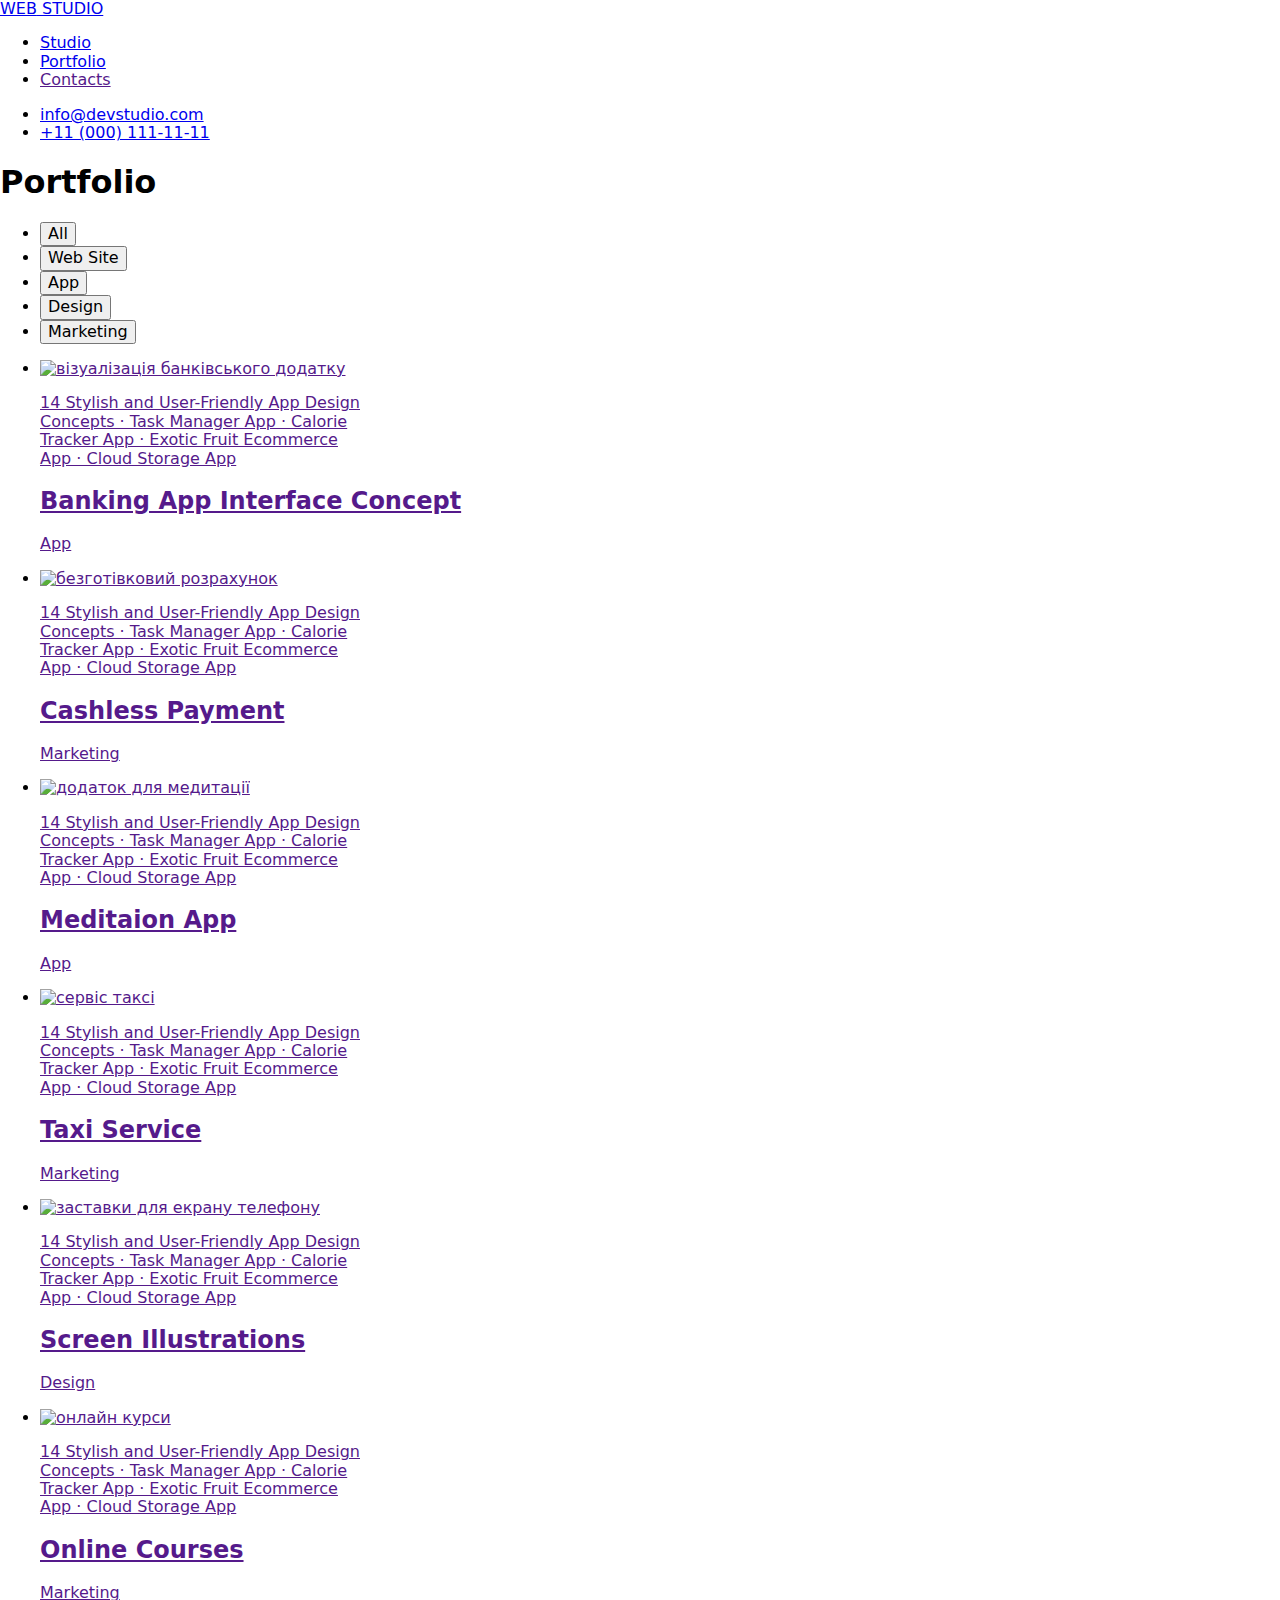
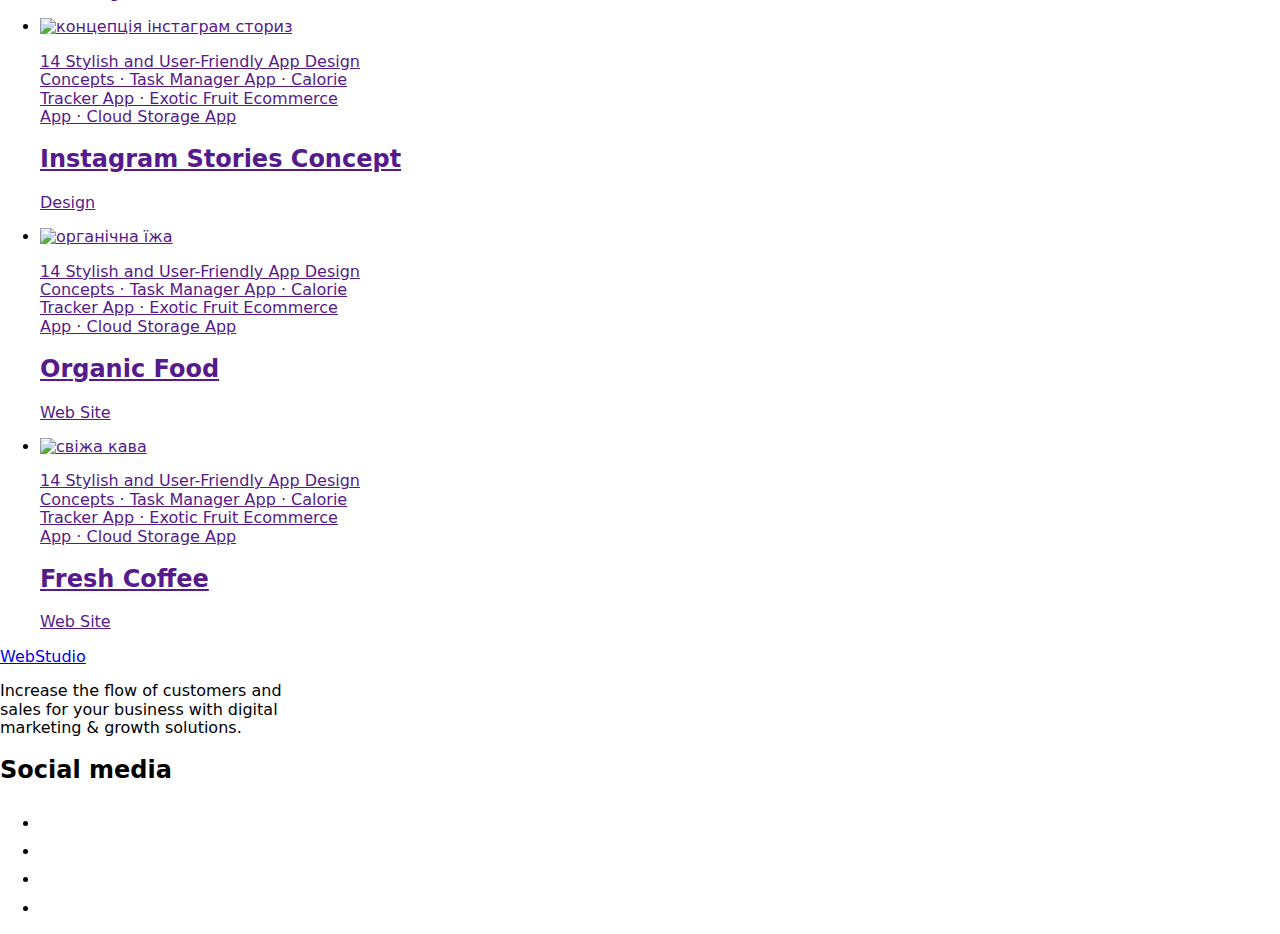
==== portfolio.html @ 7f987f6d "Add files via upload" ====
<!DOCTYPE html>
<html lang="uk">
  <head>
    <meta charset="UTF-8" />
    <meta http-equiv="X-UA-Compatible" content="IE=edge" />
    <meta name="viewport" content="width=device-width, initial-scale=1.0" />
    <title>Document</title>
    <link
      href="https://fonts.googleapis.com/css2?family=Raleway:wght@800&family=Roboto:wght@400;500;700;900&display=swap"
      rel="stylesheet"
    />
    <link
      rel="stylesheet"
      href="https://cdnjs.cloudflare.com/ajax/libs/modern-normalize/1.1.0/modern-normalize.min.css"
    />
    <link rel="stylesheet" href="./css/styles.css" />
  </head>
  <body>
    <header class="border-buttom">
      <div class="container header-box">
        <a href="./" class="logo link"
          ><span class="logo-web">WEB</span>
          <span class="logo-studio">STUDIO</span></a
        >
        <nav>
          <ul class="site-nav list">
            <li><a href="./index.html" class="nav-link link">Studio</a></li>
            <li>
              <a href="./portfolio.html" class="nav-link-current link"
                >Portfolio</a
              >
            </li>
            <li><a href="" class="nav-link link">Contacts</a></li>
          </ul>
        </nav>
        <ul class="contact">
          <li>
            <a class="linknav" href="mailto:info@devstudio.com" lang="en"
              >info@devstudio.com</a
            >
          </li>
          <li>
            <a class="linknav" href="tel:+110001111111">+11 (000) 111-11-11</a>
          </li>
        </ul>
      </div>
    </header>
    <main>
      <section class="main-section">
        <div class="container">
          <h1 class="visually-hidden">Portfolio</h1>
          <ul class="button list">
            <li>
              <button class="portfolio-button-all" type="button">All</button>
            </li>
            <li>
              <button class="portfolio-button-all" type="button">
                Web Site
              </button>
            </li>
            <li>
              <button class="portfolio-button-all" type="button">App</button>
            </li>
            <li>
              <button class="portfolio-button-all" type="button">Design</button>
            </li>
            <li>
              <button class="portfolio-button-all" type="button">
                Marketing
              </button>
            </li>
          </ul>
        </div>
        <div class="container">
          <ul class="portfolio list">
            <li class="portfolio-one">
              <a href="" class="overlay-list link">
                <div class="box">
                  <img
                    src="./images/banking_app_interface_concept.jpg"
                    alt="візуалізація банківського додатку"
                    width="360"
                    height="300"
                  />
                  <div class="overlay">
                    <p>
                      14 Stylish and User-Friendly App Design <br />
                      Concepts · Task Manager App · Calorie <br />Tracker App ·
                      Exotic Fruit Ecommerce<br />
                      App · Cloud Storage App
                    </p>
                  </div>
                </div>
                <div class="portfolio-box">
                  <h2 class="portfolio-title">Banking App Interface Concept</h2>
                  <p class="portfolio product">App</p>
                </div>
              </a>
            </li>
            <li class="portfolio-one">
              <a href="" class="overlay-list link">
                <div class="box">
                  <img
                    src="./images/cashless_payment.jpg"
                    alt="безготівковий розрахунок"
                    width="360"
                    height="300"
                  />
                  <div class="overlay">
                    <p>
                      14 Stylish and User-Friendly App Design <br />
                      Concepts · Task Manager App · Calorie <br />Tracker App ·
                      Exotic Fruit Ecommerce<br />
                      App · Cloud Storage App
                    </p>
                  </div>
                </div>
                <div class="portfolio-box">
                  <h2 class="portfolio-title">Cashless Payment</h2>
                  <p class="portfolio product">Marketing</p>
                </div>
              </a>
            </li>
            <li class="portfolio-one">
              <a href="" class="overlay-list link">
                <div class="box">
                  <img
                    src="./images/meditaion_app.jpg"
                    alt="додаток для медитації"
                    width="360"
                    height="300"
                  />
                  <div class="overlay">
                    <p>
                      14 Stylish and User-Friendly App Design <br />
                      Concepts · Task Manager App · Calorie <br />Tracker App ·
                      Exotic Fruit Ecommerce<br />
                      App · Cloud Storage App
                    </p>
                  </div>
                </div>
                <div class="portfolio-box">
                  <h2 class="portfolio-title">Meditaion App</h2>

                  <p class="portfolio product">App</p>
                </div>
              </a>
            </li>
            <li class="portfolio-one">
              <a href="" class="overlay-list link">
                <div class="box">
                  <img
                    src="./images/taxi_service.jpg"
                    alt="сервіс таксі"
                    width="360"
                    height="300"
                  />
                  <div class="overlay">
                    <p>
                      14 Stylish and User-Friendly App Design <br />
                      Concepts · Task Manager App · Calorie <br />Tracker App ·
                      Exotic Fruit Ecommerce<br />
                      App · Cloud Storage App
                    </p>
                  </div>
                </div>
                <div class="portfolio-box">
                  <h2 class="portfolio-title">Taxi Service</h2>

                  <p class="portfolio product">Marketing</p>
                </div>
              </a>
            </li>
            <li class="portfolio-one">
              <a href="" class="overlay-list link">
                <div class="box">
                  <img
                    src="./images/screen_illustrations.jpg"
                    alt="заставки для екрану телефону"
                    width="360"
                    height="300"
                  />
                  <div class="overlay">
                    <p>
                      14 Stylish and User-Friendly App Design <br />
                      Concepts · Task Manager App · Calorie <br />Tracker App ·
                      Exotic Fruit Ecommerce<br />
                      App · Cloud Storage App
                    </p>
                  </div>
                </div>
                <div class="portfolio-box">
                  <h2 class="portfolio-title">Screen Illustrations</h2>

                  <p class="portfolio product">Design</p>
                </div>
              </a>
            </li>
            <li class="portfolio-one">
              <a href="" class="overlay-list link">
                <div class="box">
                  <img
                    src="./images/online_courses.jpg"
                    alt="онлайн курси "
                    width="360"
                    height="300"
                  />
                  <div class="overlay">
                    <p>
                      14 Stylish and User-Friendly App Design <br />
                      Concepts · Task Manager App · Calorie <br />Tracker App ·
                      Exotic Fruit Ecommerce<br />
                      App · Cloud Storage App
                    </p>
                  </div>
                </div>
                <div class="portfolio-box">
                  <h2 class="portfolio-title">Online Courses</h2>
                  <p class="portfolio product">Marketing</p>
                </div>
              </a>
            </li>
            <li class="portfolio-one">
              <a href="" class="overlay-list link">
                <div class="box">
                  <img
                    src="./images/instagram_stories_concept.jpg"
                    alt="концепція інстаграм сториз"
                    width="360"
                    height="300"
                  />
                  <div class="overlay">
                    <p>
                      14 Stylish and User-Friendly App Design <br />
                      Concepts · Task Manager App · Calorie <br />Tracker App ·
                      Exotic Fruit Ecommerce<br />
                      App · Cloud Storage App
                    </p>
                  </div>
                </div>
                <div class="portfolio-box">
                  <h2 class="portfolio-title">Instagram Stories Concept</h2>
                  <p class="portfolio product">Design</p>
                </div>
              </a>
            </li>
            <li class="portfolio-one">
              <a href="" class="overlay-list link">
                <div class="box">
                  <img
                    src="./images/organic_food.jpg"
                    alt="органічна їжа"
                    width="360"
                    height="300"
                  />
                  <div class="overlay">
                    <p>
                      14 Stylish and User-Friendly App Design <br />
                      Concepts · Task Manager App · Calorie <br />Tracker App ·
                      Exotic Fruit Ecommerce<br />
                      App · Cloud Storage App
                    </p>
                  </div>
                </div>
                <div class="portfolio-box">
                  <h2 class="portfolio-title">Organic Food</h2>
                  <p class="portfolio product">Web Site</p>
                </div>
              </a>
            </li>
            <li class="portfolio-one">
              <a href="" class="overlay-list link">
                <div class="box">
                  <img
                    src="./images/fresh_coffee.jpg"
                    alt="свіжа кава"
                    width="360"
                    height="300"
                  />
                  <div class="overlay">
                    <p>
                      14 Stylish and User-Friendly App Design <br />
                      Concepts · Task Manager App · Calorie <br />Tracker App ·
                      Exotic Fruit Ecommerce<br />
                      App · Cloud Storage App
                    </p>
                  </div>
                </div>
                <div class="portfolio-box">
                  <h2 class="portfolio-title">Fresh Coffee</h2>
                  <p class="portfolio product">Web Site</p>
                </div>
              </a>
            </li>
          </ul>
        </div>
      </section>
    </main>
    <footer class="footer">
      <div class="container footer-box">
        <div>
          <a class="logo-footer" href="./index.html"
            >Web<span class="logo-footer-second">Studio</span></a
          >
          <p class="footer_text">
            Increase the flow of customers and
            <br />
            sales for your business with digital
            <br />
            marketing & growth solutions.
          </p>
        </div>
        <div>
          <h2 class="footer-title">Social media</h2>
          <ul class="footer-social-media-list">
            <li>
              <a href class="footer-social-media-link">
                <svg class="footer-social-media-icon" width="24" height="24">
                  <use href="./images/sprite.svg#icon-instagram"></use>
                </svg>
              </a>
            </li>
            <li>
              <a href class="footer-social-media-link">
                <svg class="footer-social-media-icon" width="24" height="24">
                  <use href="./images/sprite.svg#icon-twiter"></use>
                </svg>
              </a>
            </li>
            <li>
              <a href class="footer-social-media-link">
                <svg class="footer-social-media-icon" width="24" height="24">
                  <use href="./images/sprite.svg#icon-facebook"></use>
                </svg>
              </a>
            </li>
            <li>
              <a href class="footer-social-media-link">
                <svg class="footer-social-media-icon" width="24" height="24">
                  <use href="./images/sprite.svg#icon-in"></use>
                </svg>
              </a>
            </li>
          </ul>
        </div>
      </div>
    </footer>
  </body>
</html>
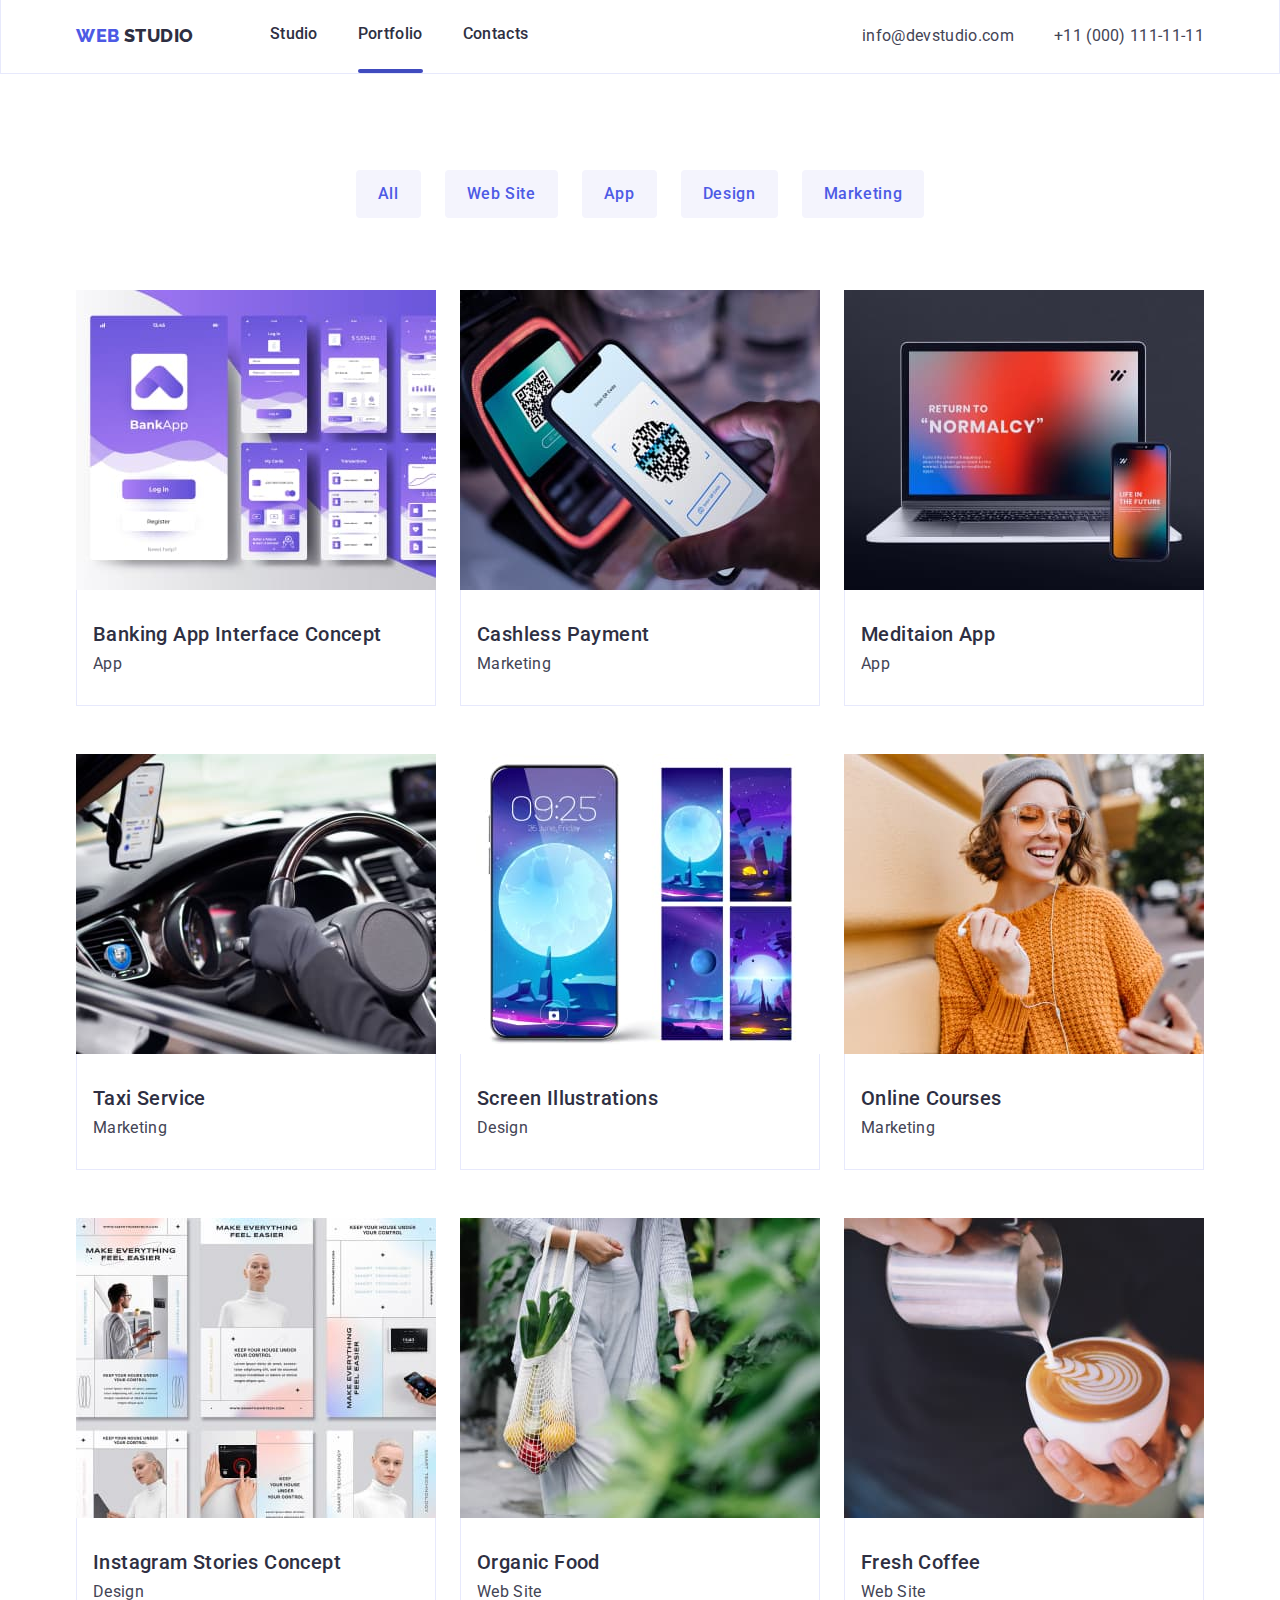
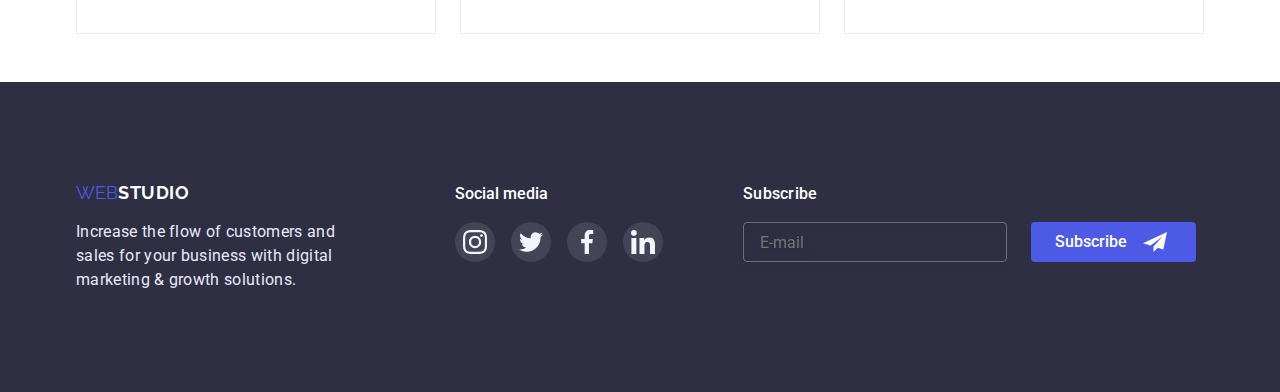
==== commit a975cad4: "Add files via upload" ====
--- a/portfolio.html
+++ b/portfolio.html
@@ -343,6 +343,21 @@
             </li>
           </ul>
         </div>
+        <form class="footer-form">
+          <p class="footer-form-text">Subscribe</p>
+          <label>
+            <span class="footer-box-feedback">
+              <input
+                type="mail"
+                required
+                name="user_email"
+                placeholder="E-mail"
+                class="footer-input"
+              />
+              <button type="submit" class="footer-button">Subscribe</button>
+            </span>
+          </label>
+        </form>
       </div>
     </footer>
   </body>
--- a/css/styles.css
+++ b/css/styles.css
@@ -0,0 +1,1022 @@
+:root {
+  --color-primary: #212121;
+  --color-secondary: #434455;
+  --color-accent: #404bbf;
+  --color-subtitle-background: #e7e9fc;
+  --color-button: #f4f4fd;
+  --color-dark: #2e2f42;
+  --color-inverted: #fefefe;
+  --color-white: #ffffff;
+  --color-background: #2e2f42;
+  --color-filtres: #f5f4fd;
+  --button: #4d5ae5;
+  --border: #000;
+  --shadow: rgba(0, 0, 0, 0.25);
+  --color-footer-link-hover: #31d0aa;
+  --color-customers-icon: #8e8f99;
+}
+
+html {
+  box-sizing: border-box;
+}
+
+*,
+*::before,
+*::after {
+  box-sizing: inherit;
+}
+
+body {
+  color: var(--color-dark);
+  background-color: var(--color-white);
+  font-family: "Roboto", sans-serif;
+}
+
+ul,
+ol {
+  list-style-type: none;
+  list-style: none;
+  padding-left: 0;
+  margin: 0;
+}
+
+h1 h2 h3 h4 h5 h6 p {
+  margin: 0;
+  padding: 0;
+}
+
+p {
+  padding: 0;
+  margin: 0;
+}
+
+.container {
+  width: 1158px;
+  margin-left: auto;
+  margin-right: auto;
+  padding: 0 15px;
+}
+
+.visually-hidden {
+  position: absolute;
+  white-space: nowrap;
+  width: 1px;
+  height: 1px;
+  overflow: hidden;
+  border: 0;
+  padding: 0;
+  clip: rect(0 0 0 0);
+  clip-path: inset(50%);
+  margin: -1px;
+}
+
+img {
+  display: block;
+  height: auto;
+}
+
+/* header */
+.header {
+  background-color: var(--basic-bcg-color);
+}
+
+.header-box {
+  display: flex;
+}
+
+.border-buttom {
+  border: 1px solid var(--color-subtitle-background);
+  border-top: none;
+}
+
+.site-nav {
+  display: flex;
+  gap: 40px;
+  margin-left: 76px;
+}
+.nav-link,
+.nav-link-current {
+  display: block;
+  color: var(--color-dark);
+  font-weight: 500;
+  line-height: 1.3;
+  letter-spacing: 0.02em;
+  padding-top: 24px;
+  padding-bottom: 24px;
+}
+
+.nav-link-current::after {
+  content: "";
+  display: block;
+  position: relative;
+  top: 24px;
+  background: #404bbf;
+  border-radius: 2px;
+  padding-top: 2px;
+  padding-bottom: 2px;
+  transition: color 250ms cubic-bezier(0.4, 0, 0.2, 1);
+}
+
+.nav-link:hover,
+.nav-link:focus {
+  color: var(--color-accent);
+}
+
+.site-contacts {
+  display: flex;
+  gap: 40px;
+  margin-left: auto;
+}
+.contacts-link {
+  color: var(--color-secondary);
+  font-family: "Roboto";
+  font-style: normal;
+  font-weight: 400;
+  font-size: 16px;
+  line-height: 1.5;
+  letter-spacing: 0.02em;
+}
+.contacts-link:hover,
+.contacts-link:focus {
+  color: var(--color-accent);
+}
+
+/* Logo */
+
+.logo {
+  margin: 0;
+  padding-top: 24px;
+  padding-bottom: 24px;
+}
+
+.logo-web {
+  color: var(--button);
+  font-family: "Raleway";
+  font-style: normal;
+  font-weight: 800;
+  font-size: 18px;
+  line-height: 1.3;
+  letter-spacing: 0.03em;
+  padding-top: 24px;
+  padding-bottom: 24px;
+}
+
+.logo-studio {
+  color: #2e2f42;
+  font-family: "Raleway";
+  font-style: normal;
+  font-weight: 800;
+  font-size: 18px;
+  line-height: 1.3;
+  letter-spacing: 0.03em;
+}
+
+.logo-footer-second {
+  color: var(--color-white);
+  font-family: "Raleway";
+  font-weight: 700;
+  font-size: 26px;
+  line-height: 1.2;
+  letter-spacing: 0.03em;
+  background-color: var(--color-background);
+  text-decoration: none;
+}
+
+/* Link */
+
+.link-current {
+  color: var(--color-accent);
+  font-weight: 500;
+  font-size: 16px;
+  line-height: 1.5;
+  letter-spacing: 0.02em;
+  text-decoration: none;
+}
+
+.nav-list {
+  display: flex;
+  gap: 40px;
+  margin-left: 76px;
+  padding-top: 24px;
+  padding-bottom: 24px;
+}
+
+.link {
+  text-decoration: none;
+}
+
+.link-current {
+  color: var(--color-accent);
+  font-size: 16px;
+  line-height: 1.5;
+  letter-spacing: 0.02em;
+  font-weight: 500;
+  text-decoration: none;
+  padding: 0px;
+  gap: 40px;
+  display: flex;
+}
+
+.contact {
+  display: flex;
+  gap: 40px;
+  margin-left: auto;
+  padding-top: 24px;
+  padding-bottom: 24px;
+}
+
+.linknav {
+  color: var(--color-secondary);
+  font-weight: 400;
+  font-size: 16px;
+  line-height: 1.5;
+  letter-spacing: 0.02em;
+  text-decoration: none;
+  padding-top: 24px;
+  padding-bottom: 24px;
+}
+
+.link:hover {
+  color: var(--color-accent);
+}
+
+.linknav:hover {
+  color: var(--color-accent);
+}
+
+.link-current:hover {
+  color: var(--color-accent);
+}
+
+.link:focus {
+  color: var(--color-accent);
+}
+
+.linknav:focus {
+  color: var(--color-accent);
+}
+
+.link-current:focus {
+  color: var(--color-accent);
+}
+
+.link-adress {
+  font-style: normal;
+  font-size: 14px;
+  line-height: 24px;
+  letter-spacing: 0.03em;
+  color: var(--color-white);
+  text-decoration: none;
+}
+
+.link-contacts {
+  font-style: normal;
+  font-weight: 500;
+  font-size: 14px;
+  line-height: 16px;
+  letter-spacing: 0.02em;
+  color: var(--color-secondary);
+  text-decoration: none;
+}
+
+.link-contacts:hover {
+  color: var(--color-accent);
+}
+
+.link-contacts:focus {
+  color: var(--color-accent);
+}
+
+/* Button */
+
+.primary-button {
+  background-color: var(--button);
+  color: var(--color-white);
+  font-weight: 500;
+  font-size: 16px;
+  line-height: 1.5;
+  letter-spacing: 0.04em;
+  font-family: inherit;
+  border: none;
+  display: block;
+  padding: 16px 32px;
+  cursor: pointer;
+  box-shadow: 0px 4px 4px rgba(0, 0, 0, 0.15);
+  border-radius: 4px;
+
+  margin: 0 auto;
+}
+
+.primary-button:hover {
+  background-color: var(--color-accent);
+}
+
+.primary-button:focus {
+  background-color: var(--color-accent);
+}
+
+.pic {
+  list-style: none;
+  padding-bottom: 120px;
+  margin: 0;
+}
+
+.pic-list {
+  display: flex;
+  gap: 24px;
+}
+
+.pic-title {
+  margin-top: 0;
+  margin-bottom: 72px;
+  color: var(--color-dark);
+  font-weight: 700;
+  font-size: 36px;
+  line-height: 1.11;
+  text-align: center;
+  text-transform: capitalize;
+  letter-spacing: 0.02em;
+}
+
+.backdrop {
+  position: fixed;
+  top: 0;
+  z-index: 100;
+  left: 0;
+  width: 100%;
+  height: 100%;
+  background-color: rgba(46, 47, 66, 0.4);
+  transition: opacity 250ms cubic-bezier(0.4, 0, 0.2, 1),
+    visibility 250ms cubic-bezier(0.4, 0, 0.2, 1);
+}
+
+.backdrop.is-hidden {
+  opacity: 0;
+  visibility: hidden;
+  pointer-events: none;
+}
+
+.modal {
+  padding-left: 24px;
+  padding-right: 24px;
+  margin: 0;
+  position: absolute;
+  top: 50%;
+  left: 50%;
+  transform: translate(-50%, -50%);
+  width: 408px;
+  height: 584px;
+  background-color: rgb(252, 252, 252);
+  box-shadow: 0px 1px 1px rgb(0 0 0 / 14%), 0px 1px 3px rgb(0 0 0 / 12%),
+    0px 2px 1px rgb(0 0 0 / 20%);
+  border-radius: 4px;
+}
+
+.backdrop.is-hidden.modal {
+  transform: scale(0.9);
+}
+
+.modal-close-button {
+  position: absolute;
+  top: 24px;
+  right: 24px;
+  display: flex;
+  justify-content: center;
+  align-items: center;
+  width: 24px;
+  height: 24px;
+  background: #e7e9fc;
+  border: 1px solid rgba(0, 0, 0, 0.1);
+  border-radius: 50%;
+  padding: 0;
+  cursor: pointer;
+  transition: background-color 250ms cubic-bezier(0.4, 0, 0.2, 1);
+}
+
+.modal-close-button:hover,
+.modal-close-button:focus {
+  background: #404bbf;
+}
+
+.data-modal-close {
+  width: 16px;
+  height: 16px;
+  margin-top: 8px;
+  transition: fill 250ms cubic-bezier(0.4, 0, 0.2, 1);
+}
+
+.data-modal-close:hover,
+.data-modal-close:focus {
+  fill: #ffffff;
+}
+
+.modal-form {
+  display: flex;
+  flex-direction: column;
+}
+
+.modal-title {
+  padding-top: 72px;
+  margin-bottom: 16px;
+  text-align: center;
+  font-family: "Roboto";
+  font-style: normal;
+  font-weight: 500;
+  font-size: 16px;
+  line-height: 1.5;
+  letter-spacing: 0.02em;
+  color: #2e2f42;
+}
+
+.modal-label {
+  margin-bottom: 8px;
+}
+
+.text-input {
+  display: block;
+  font-family: "Roboto";
+  font-style: normal;
+  font-weight: 400;
+  font-size: 12px;
+  line-height: 1.3;
+  letter-spacing: 0.04em;
+  color: #8e8f99;
+  margin-top: 0;
+  margin-bottom: 4px;
+}
+
+.modal-input-box {
+  display: block;
+  position: relative;
+}
+
+.contact-input {
+  padding-left: 38px;
+  margin: 0;
+  width: 100%;
+  height: 40px;
+  border: 1px solid rgba(33, 33, 33, 0.2);
+  border-radius: 4px;
+  transition: border-color 250ms cubic-bezier(0.4, 0, 0.2, 1);
+}
+
+.contact-input:focus {
+  outline: none;
+  border-color: #4d5ae5;
+}
+
+.modal-icon {
+  position: absolute;
+  top: 50%;
+  left: 16px;
+  transform: translate(0, -50%);
+  display: block;
+  width: 18px;
+  height: 24px;
+  transition: fill 250ms cubic-bezier(0.4, 0, 0.2, 1);
+}
+
+.contact-input:focus + .modal-icon {
+  fill: #4d5ae5;
+}
+
+.modal-area {
+  width: 100%;
+  height: 120px;
+  padding: 15px;
+  margin-bottom: 16px;
+  resize: none;
+  border: 1px solid rgba(33, 33, 33, 0.2);
+  border-radius: 4px;
+  transition: border-color 250ms cubic-bezier(0.4, 0, 0.2, 1);
+}
+
+.modal-area:focus {
+  outline: none;
+  border-color: #4d5ae5;
+}
+
+.checkbox-text {
+  display: flex;
+  align-items: center;
+  margin-bottom: 24px;
+  font-family: "Roboto";
+  font-style: normal;
+  font-weight: 400;
+  font-size: 12px;
+  line-height: 1.3;
+  color: #757575;
+}
+
+.checkbox-text::before {
+  content: "";
+  display: block;
+  width: 16px;
+  height: 16px;
+  border: 1.25px solid #2e2f42;
+  border-radius: 2px;
+  cursor: pointer;
+  margin-right: 8px;
+}
+
+.modal-checkbox:checked + .checkbox-text::before {
+  background-color: #404bbf;
+  border: 1.25px solid #404bbf;
+  border-radius: 2px;
+  background-image: url(../images/checkmark.svg);
+  background-repeat: no-repeat;
+  background-position: 50% 50%;
+}
+
+.modal-button {
+  align-self: center;
+  width: 169px;
+  height: 56px;
+  padding: 16px 32px;
+  background-color: #4d5ae5;
+  color: #ffffff;
+  box-shadow: 0px 4px 4px rgb(0 0 0 / 15%);
+  border-radius: 4px;
+  border: none;
+  transition: background-color 250ms cubic-bezier(0.4, 0, 0.2, 1);
+}
+
+.modal-button:hover,
+.modal-button:focus {
+  background-color: #404bbf;
+}
+
+.main-section {
+  padding-top: 96px;
+  padding-bottom: 48px;
+}
+
+.button.list {
+  display: flex;
+  gap: 24px;
+  justify-content: center;
+  margin-bottom: 72px;
+}
+
+.portfolio-button-all {
+  background-color: var(--color-button);
+  color: var(--button);
+  font-family: inherit;
+  cursor: pointer;
+  border-radius: 4px;
+  border: 1px;
+  font-weight: 500;
+  font-size: 16px;
+  line-height: 1.5;
+  letter-spacing: 0.04em;
+  padding: 12px 22px;
+  text-transform: capitalize;
+}
+
+.portfolio-button-all:hover {
+  color: var(--color-white);
+  background: var(--color-accent);
+  box-shadow: 0px 3px 1px rgba(0, 0, 0, 0.1), 0px 1px 2px rgba(0, 0, 0, 0.08),
+    0px 2px 2px rgba(0, 0, 0, 0.12);
+}
+.portfolio-button-all:focus {
+  color: var(--color-white);
+  background: var(--color-accent);
+  box-shadow: 0px 3px 1px rgba(0, 0, 0, 0.1), 0px 1px 2px rgba(0, 0, 0, 0.08),
+    0px 2px 2px rgba(0, 0, 0, 0.12);
+}
+
+/* Hero section */
+
+.feature {
+  padding: 120px 0;
+}
+
+.hero {
+  text-align: center;
+  background-color: var(--color-background);
+  padding: 188px 0;
+  background-image: linear-gradient(
+      rgba(46, 47, 66, 0.7),
+      rgba(46, 47, 66, 0.7)
+    ),
+    url("..//images/people_office_1.jpg");
+  background-repeat: no-repeat;
+  background-size: cover;
+  background-position: right;
+}
+
+.hero-title {
+  margin-top: 0;
+  margin-bottom: 48px;
+  color: var(--color-white);
+  font-size: 56px;
+  line-height: 1.07;
+  letter-spacing: 0.02em;
+}
+
+/* Advantages section */
+
+.list-item-icon {
+  width: 59.72px;
+  height: 64px;
+}
+
+.advantage-card {
+  display: flex;
+  gap: 24px;
+  vertical-align: middle;
+}
+
+.advantage-thumb {
+  display: flex;
+  gap: 24px;
+  vertical-align: middle;
+  width: 264px;
+  height: 112px;
+  background: #f4f4fd;
+  justify-content: center;
+  align-items: center;
+}
+
+.advantage-card-title {
+  margin-bottom: 8px;
+  margin-top: 8px;
+  color: var(--color-dark);
+  font-weight: 500;
+  font-size: 20px;
+  line-height: 1.2;
+  letter-spacing: 0.02em;
+}
+
+.advantage-card-text {
+  margin: 0;
+  display: flex;
+  font-size: 16px;
+  line-height: 1.5;
+  letter-spacing: 0.02em;
+  color: var(--color-secondary);
+}
+
+.team {
+  background-color: var(--color-filtres);
+  padding: 120px;
+}
+
+.team-card {
+  background-color: var(--color-white);
+  box-shadow: 0px 1px 6px rgba(46, 47, 66, 0.08),
+    0px 1px 1px rgba(46, 47, 66, 0.16), 0px 2px 1px rgba(46, 47, 66, 0.08);
+  border-radius: 0px 0px 4px 4px;
+}
+
+.person {
+  padding: 32px 16px;
+  text-align: center;
+}
+
+.person-social-media-list {
+  display: flex;
+  gap: 24px;
+}
+
+.person-social-media-link {
+  display: flex;
+  align-items: center;
+  justify-content: center;
+  cursor: pointer;
+  border-radius: 50%;
+  width: 40px;
+  height: 40px;
+  background-color: #4d5ae5;
+  color: var(--color-button);
+}
+
+.person-social-media-link:focus {
+  background-color: var(--color-accent);
+}
+
+.person-social-media-link:hover {
+  background-color: var(--color-accent);
+}
+
+.team-title {
+  color: var(--color-dark);
+  font-weight: 700;
+  font-size: 36px;
+  line-height: 1.11;
+  text-align: center;
+  text-transform: none;
+  letter-spacing: 0.02em;
+  margin-bottom: 72px;
+}
+
+.team-list {
+  list-style: none;
+  display: flex;
+  gap: 24px;
+  margin-bottom: 0;
+  margin: 0 auto;
+}
+
+.team-worker {
+  background-color: var(--color-white);
+  color: var(--color-dark);
+  font-weight: 500;
+  font-size: 20px;
+  line-height: 1.2;
+  letter-spacing: 0.02em;
+  text-align: center;
+  margin-bottom: 8px;
+  margin-top: 0;
+}
+
+.team-job {
+  margin-bottom: 8px;
+  background-color: var(--color-white);
+  color: var(--color-secondary);
+  font-size: 16px;
+  line-height: 1.2;
+  text-align: center;
+}
+
+.сustomers-title {
+  text-align: center;
+  margin-bottom: 72px;
+  margin-top: 0;
+  font-size: 36px;
+  line-height: 1.1;
+  letter-spacing: 0.02em;
+  color: var(--color-dark);
+}
+
+.сustomers {
+  padding: 120px 0;
+}
+
+.сustomers-list {
+  display: flex;
+  gap: 24px;
+}
+
+.сustomers-icon {
+  margin-top: 16px;
+  width: 168px;
+  fill: currentColor;
+}
+
+.сustomers-link {
+  display: block;
+  text-align: center;
+  width: 168px;
+  height: 88px;
+  color: var(--color-customers-icon);
+  border: 1px solid var(--color-customers-icon);
+  border-radius: 4px;
+}
+
+.сustomers-link:hover,
+.сustomers-link:focus {
+  color: var(--color-accent);
+  border: 1px solid var(--color-accent);
+}
+
+.portfolio.list {
+  display: flex;
+  gap: 48px 24px;
+  flex-wrap: wrap;
+}
+
+.portfolio-one:hover {
+  box-shadow: 0px 1px 6px rgb(46 47 66 / 8%), 0px 1px 1px rgb(46 47 66 / 16%),
+    0px 2px 1px rgb(46 47 66 / 8%);
+}
+
+.portfolio-box {
+  padding: 32px 16px;
+  border: 1px solid var(--color-subtitle-background);
+  border-top: none;
+}
+
+.list.link {
+  text-decoration: none;
+}
+
+.list link {
+  text-decoration: none;
+}
+
+.portfolio-title {
+  margin-top: 0;
+  margin-bottom: 8px;
+  color: var(--color-dark);
+  font-family: "Roboto";
+  font-style: normal;
+  font-weight: 500;
+  font-size: 20px;
+  line-height: 1.2;
+  letter-spacing: 0.02em;
+  text-transform: capitalize;
+}
+
+.portfolio.product {
+  color: var(--color-secondary);
+  font-family: "Roboto";
+  font-style: normal;
+  font-weight: 400;
+  font-size: 16px;
+  line-height: 1.2;
+  letter-spacing: 0.02em;
+  text-transform: capitalize;
+}
+
+.box {
+  position: relative;
+  overflow: hidden;
+}
+
+.box:hover .overlay,
+.box:focus .overlay {
+  transform: translatex(0);
+}
+
+.overlay,
+.overlay > p {
+  position: absolute;
+  left: 0;
+  top: 0;
+  transform: translate(0, 100%);
+  transition: transform 250ms cubic-bezier(0.4, 0, 0.2, 1);
+  width: 100%;
+  height: 100%;
+  text-align: center;
+  font-family: "Roboto";
+  font-style: normal;
+  font-weight: 400;
+  font-size: 16px;
+  line-height: 1.5;
+  letter-spacing: 0.02em;
+  color: #f4f4fd;
+  background-color: rgb(77, 90, 229);
+  padding-top: 40px;
+  padding-bottom: 164px;
+  padding-left: 32px;
+  padding-right: 32px;
+}
+
+.overlay-list:hover .overlay > p,
+.overlay-list:focus .overlay > p,
+.overlay-list:hover .overlay,
+.overlay-list:focus .overlay {
+  transform: translate(0, 0);
+  border: 0.5px solid #f4f4fd;
+  box-shadow: 0px 1px 6px rgba(46, 47, 66, 0.08),
+    0px 1px 1px rgba(46, 47, 66, 0.16), 0px 2px 1px rgba(46, 47, 66, 0.08);
+}
+
+/* Footer */
+
+.footer {
+  background: var(--color-background);
+  padding: 100px 0;
+}
+
+.footer-box {
+  display: flex;
+  flex-direction: row;
+}
+
+.logo {
+  margin: 0;
+  padding-top: 24px;
+  padding-bottom: 24px;
+}
+
+.logo-footer {
+  color: var(--button);
+  text-decoration: none;
+  font-family: Raleway, sans-serif;
+  font-size: 18px;
+  line-height: 1.17;
+  margin-top: 100px;
+  text-transform: uppercase;
+}
+
+.logo-footer-second {
+  color: var(--color-white);
+  font-family: Raleway, sans-serif;
+  font-size: 18px;
+  line-height: 1.17;
+  margin-top: 100px;
+  text-transform: uppercase;
+}
+
+.footer_text {
+  margin-top: 16px;
+  color: var(--color-subtitle-background);
+  font-style: normal;
+  font-size: 16px;
+  line-height: 1.5;
+  letter-spacing: 0.02em;
+}
+
+.footer-title {
+  margin-top: 0;
+  margin-bottom: 16px;
+  margin-left: 120px;
+  font-size: 16px;
+  line-height: 1.5;
+  color: var(--color-white);
+  font-family: "Roboto";
+  font-style: normal;
+  font-weight: 500;
+}
+
+.footer-social-media-list {
+  display: flex;
+  margin-left: 120px;
+  gap: 16px;
+  justify-content: center;
+  margin-right: 80px;
+}
+
+.footer-social-media-link {
+  display: flex;
+  align-items: center;
+  justify-content: center;
+  border-radius: 50%;
+  width: 40px;
+  height: 40px;
+  background-color: rgba(255, 255, 255, 0.1);
+  color: var(--color-button);
+}
+
+.footer-social-media-link:hover {
+  background-color: var(--color-footer-link-hover);
+}
+
+.footer-social-media-link:focus {
+  background-color: var(--color-footer-link-hover);
+}
+
+.footer-form-text {
+  margin-bottom: 16px;
+  font-family: "Roboto";
+  font-style: normal;
+  font-weight: 500;
+  font-size: 16px;
+  line-height: 1.5;
+  letter-spacing: 0.02em;
+  color: #ffffff;
+}
+
+.footer-box-feedback {
+  display: flex;
+  gap: 24px;
+}
+
+.footer-input {
+  width: 264px;
+  height: 40px;
+  padding-left: 16px;
+  background-color: transparent;
+  border: 1px solid rgba(255, 255, 255, 0.3);
+  filter: drop-shadow(0px 4px 4px rgba(0, 0, 0, 0.15));
+  border-radius: 4px;
+  outline: none;
+  color: #ffffff;
+}
+
+.footer-button {
+  display: flex;
+  gap: 16px;
+  padding: 8px 24px;
+  width: 165px;
+  height: 40px;
+  background: #4d5ae5;
+  border-radius: 4px;
+  border: none;
+  font-family: "Roboto";
+  font-style: normal;
+  font-weight: 500;
+  font-size: 16px;
+  line-height: 1.5;
+  color: #ffffff;
+  transition: background-color 250ms cubic-bezier(0.4, 0, 0.2, 1);
+  cursor: pointer;
+}
+
+.footer-button:hover,
+.footer-button:focus {
+  background-color: #404bbf;
+}
+
+.footer-button::after {
+  content: "";
+  width: 24px;
+  height: 24px;
+  background-image: url(../images/frame.svg);
+  background-repeat: no-repeat;
+  background-position: center;
+  background-size: contain;
+}
